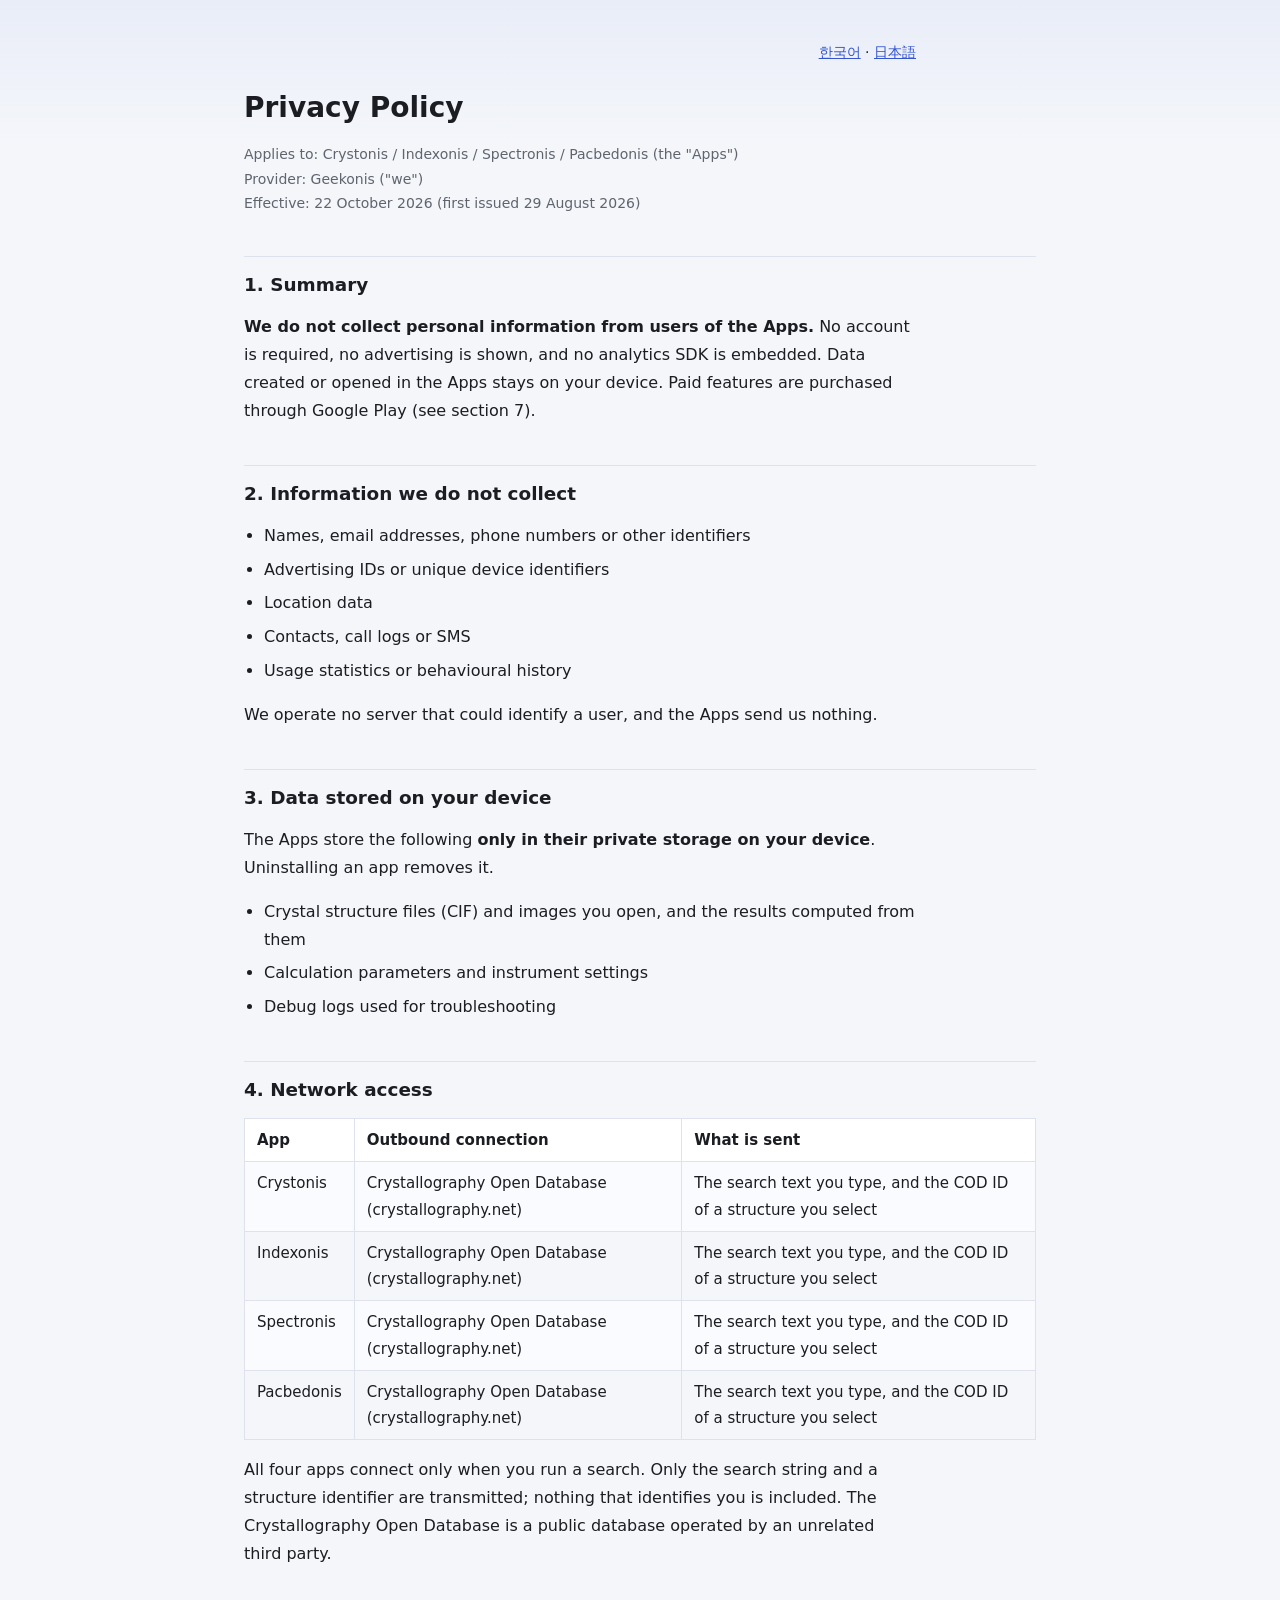
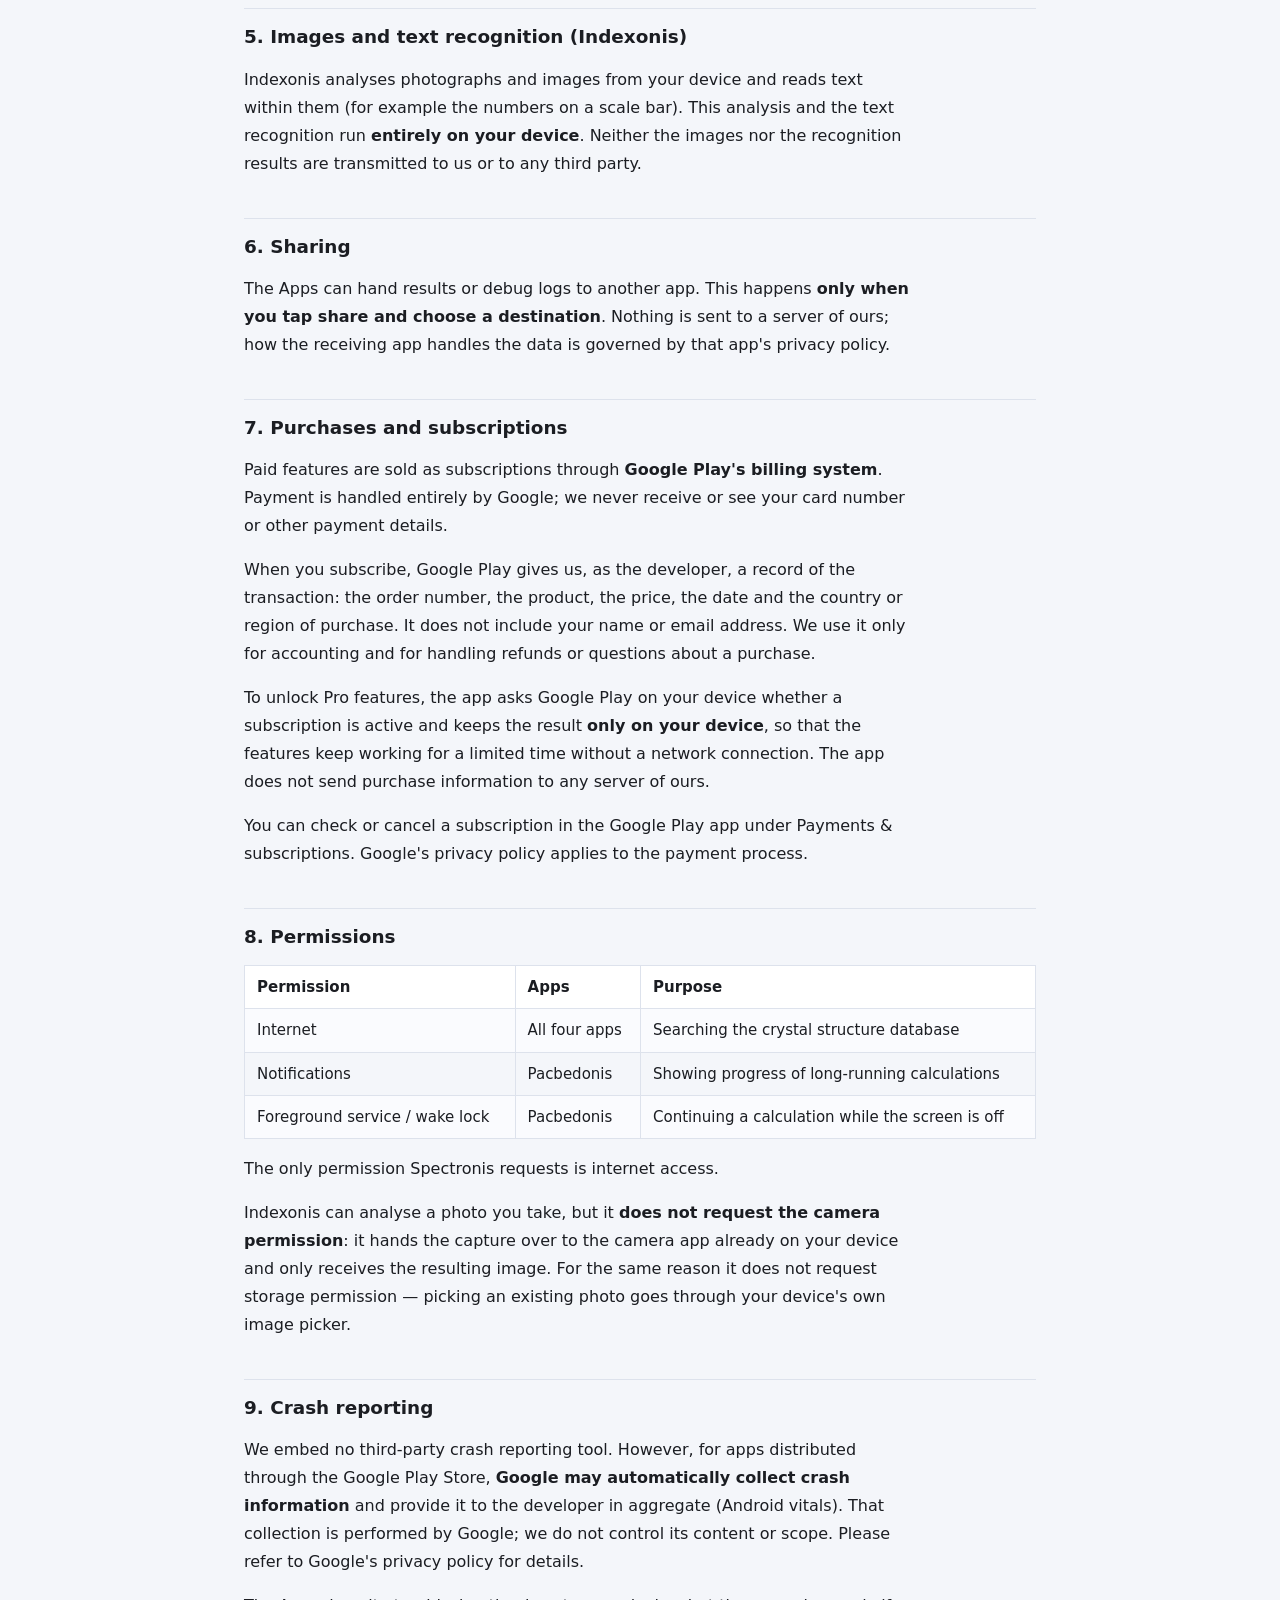
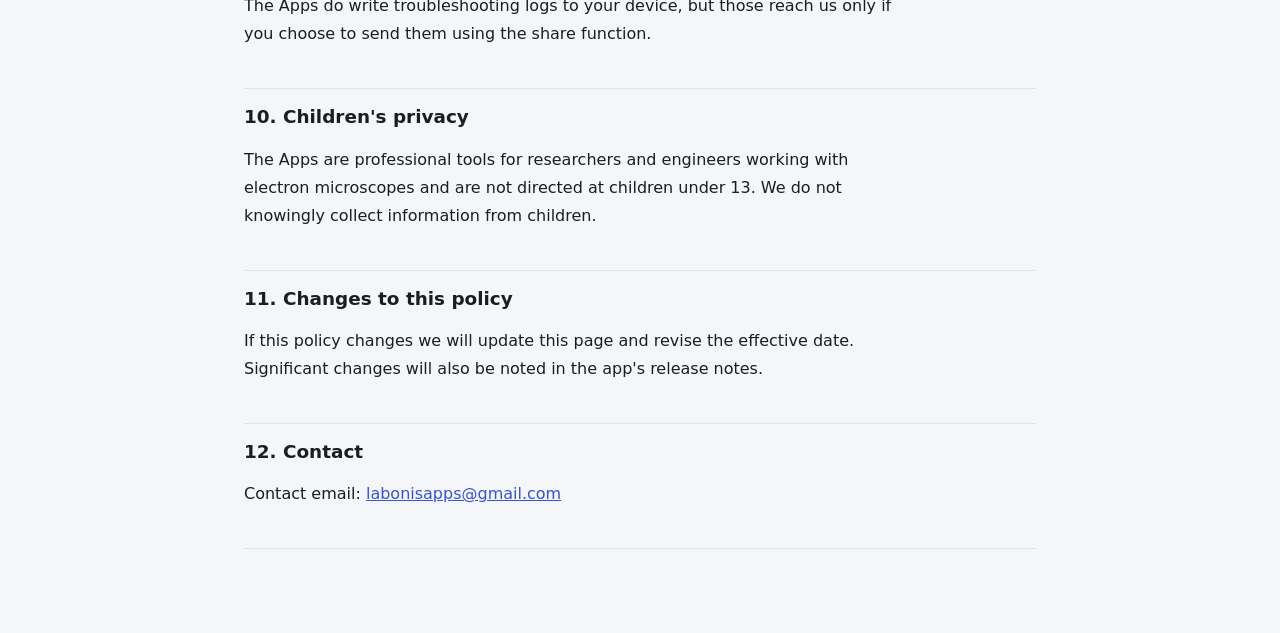
==== privacy-en.html @ 5d936c73 "4本（Indexonis / Crystonis / Spectronis / Pacbedonis）専用サイトの初版 geekonissupport.github.io から分離した。ポリシー・規約" ====
<!DOCTYPE html>
<html lang="en">
<head>
<meta charset="utf-8">
<meta name="viewport" content="width=device-width, initial-scale=1">
<title>Privacy Policy | Electron microscopy tools</title>
<link rel="stylesheet" href="style.css">
</head>
<body>
<main>

<p class="lang"><a href="privacy-ko.html" hreflang="ko">한국어</a> · <a href="privacy.html" hreflang="ja">日本語</a></p>

<h1>Privacy Policy</h1>

<p class="meta">
Applies to: Crystonis / Indexonis / Spectronis / Pacbedonis (the "Apps")<br>
Provider: Geekonis ("we")<br>
Effective: 22 October 2026 (first issued 29 August 2026)
</p>

<h2>1. Summary</h2>

<p><strong>We do not collect personal information from users of the Apps.</strong>
No account is required, no advertising is shown, and no analytics SDK is embedded.
Data created or opened in the Apps stays on your device. Paid features are purchased through
Google Play (see section 7).</p>

<h2>2. Information we do not collect</h2>

<ul>
  <li>Names, email addresses, phone numbers or other identifiers</li>
  <li>Advertising IDs or unique device identifiers</li>
  <li>Location data</li>
  <li>Contacts, call logs or SMS</li>
  <li>Usage statistics or behavioural history</li>
</ul>

<p>We operate no server that could identify a user, and the Apps send us nothing.</p>

<h2>3. Data stored on your device</h2>

<p>The Apps store the following <strong>only in their private storage on your device</strong>.
Uninstalling an app removes it.</p>

<ul>
  <li>Crystal structure files (CIF) and images you open, and the results computed from them</li>
  <li>Calculation parameters and instrument settings</li>
  <li>Debug logs used for troubleshooting</li>
</ul>

<h2>4. Network access</h2>

<table>
  <thead>
    <tr><th>App</th><th>Outbound connection</th><th>What is sent</th></tr>
  </thead>
  <tbody>
    <tr>
      <td>Crystonis</td>
      <td>Crystallography Open Database (crystallography.net)</td>
      <td>The search text you type, and the COD ID of a structure you select</td>
    </tr>
    <tr>
      <td>Indexonis</td>
      <td>Crystallography Open Database (crystallography.net)</td>
      <td>The search text you type, and the COD ID of a structure you select</td>
    </tr>
    <tr>
      <td>Spectronis</td>
      <td>Crystallography Open Database (crystallography.net)</td>
      <td>The search text you type, and the COD ID of a structure you select</td>
    </tr>
    <tr>
      <td>Pacbedonis</td>
      <td>Crystallography Open Database (crystallography.net)</td>
      <td>The search text you type, and the COD ID of a structure you select</td>
    </tr>
  </tbody>
</table>

<p>All four apps connect only when you run a search. Only the search string and a
structure identifier are transmitted; nothing that identifies you is included.
The Crystallography Open Database is a public database operated by an unrelated third party.</p>

<h2>5. Images and text recognition (Indexonis)</h2>

<p>Indexonis analyses photographs and images from your device and reads text within them
(for example the numbers on a scale bar). This analysis and the text recognition run
<strong>entirely on your device</strong>. Neither the images nor the recognition results are
transmitted to us or to any third party.</p>

<h2>6. Sharing</h2>

<p>The Apps can hand results or debug logs to another app. This happens
<strong>only when you tap share and choose a destination</strong>. Nothing is sent to a server of
ours; how the receiving app handles the data is governed by that app's privacy policy.</p>

<h2>7. Purchases and subscriptions</h2>

<p>Paid features are sold as subscriptions through <strong>Google Play's billing system</strong>.
Payment is handled entirely by Google; we never receive or see your card number or other
payment details.</p>

<p>When you subscribe, Google Play gives us, as the developer, a record of the transaction: the
order number, the product, the price, the date and the country or region of purchase. It does not
include your name or email address. We use it only for accounting and for handling refunds or
questions about a purchase.</p>

<p>To unlock Pro features, the app asks Google Play on your device whether a subscription is
active and keeps the result <strong>only on your device</strong>, so that the features keep working
for a limited time without a network connection. The app does not send purchase information to any
server of ours.</p>

<p>You can check or cancel a subscription in the Google Play app under Payments &amp;
subscriptions. Google's privacy policy applies to the payment process.</p>

<h2>8. Permissions</h2>

<table>
  <thead>
    <tr><th>Permission</th><th>Apps</th><th>Purpose</th></tr>
  </thead>
  <tbody>
    <tr><td>Internet</td><td>All four apps</td><td>Searching the crystal structure database</td></tr>
    <tr><td>Notifications</td><td>Pacbedonis</td><td>Showing progress of long-running calculations</td></tr>
    <tr><td>Foreground service / wake lock</td><td>Pacbedonis</td><td>Continuing a calculation while the screen is off</td></tr>
  </tbody>
</table>

<p>The only permission Spectronis requests is internet access.</p>

<p>Indexonis can analyse a photo you take, but it <strong>does not request the camera
permission</strong>: it hands the capture over to the camera app already on your device and only
receives the resulting image. For the same reason it does not request storage permission — picking
an existing photo goes through your device's own image picker.</p>

<h2>9. Crash reporting</h2>

<p>We embed no third-party crash reporting tool. However, for apps distributed through the
Google Play Store, <strong>Google may automatically collect crash information</strong> and provide
it to the developer in aggregate (Android vitals). That collection is performed by Google;
we do not control its content or scope. Please refer to Google's privacy policy for details.</p>

<p>The Apps do write troubleshooting logs to your device, but those reach us only if you choose
to send them using the share function.</p>

<h2>10. Children's privacy</h2>

<p>The Apps are professional tools for researchers and engineers working with electron
microscopes and are not directed at children under 13. We do not knowingly collect
information from children.</p>

<h2>11. Changes to this policy</h2>

<p>If this policy changes we will update this page and revise the effective date.
Significant changes will also be noted in the app's release notes.</p>

<h2>12. Contact</h2>

<p>Contact email: <a href="mailto:labonisapps@gmail.com">labonisapps@gmail.com</a></p>

<hr>

</main>
</body>
</html>
---- style.css ----
/* Geekonis サイト共通スタイル。
   ビルド工程を持たない素のCSS1枚。GitHub Pages に置くだけで動く状態を保つ。 */

:root {
  /* 明るい配色で固定する。2026-11-02にユーザー指示「全体的に少しバックグラウンド
     とか明るく、明るい雰囲気にしたい」。以前は prefers-color-scheme で暗い配色にも
     切り替えていたが、OSを暗くしている人には常に暗く見えていた。製品を見せる場所
     なので明るい側に揃える。暗い配色に戻すときはこのブロックを分ければよい。 */
  color-scheme: light;
  --fg: #1b1d22;
  --fg-dim: #5f646e;
  /* 2026-11-02、真っ白+淡い青の敷きは「明るすぎて目がくらくらする」と指摘された。
     地をわずかに灰青へ落とし、カード側を白にして段差で見せる。直射の白面を
     減らすのが目的なので、地を白に戻さないこと。 */
  --bg: #f4f6fa;
  --surface: #ffffff;
  --line: #dde2ec;
  --accent: #3454d1; /* Indexonis のシード色。シリーズ共通のアクセントとして使う */
  --accent-soft: #e9edf8;
}

* { box-sizing: border-box; }

body {
  margin: 0;
  background: var(--bg);
  /* 上端だけごく薄く。前は22remまで色を引いていて面積が広すぎた */
  background-image: linear-gradient(180deg, var(--accent-soft) 0, var(--bg) 9rem);
  background-repeat: no-repeat;
  color: var(--fg);
  font-family: system-ui, -apple-system, "Segoe UI", "Hiragino Sans",
               "Noto Sans JP", "Apple SD Gothic Neo", "Malgun Gothic",
               "Noto Sans KR", sans-serif;
  line-height: 1.75;
  font-size: 16px;
}

/* PCでは横をもう少し使う(2026-11-02の指摘)。ただし本文まで広げると1行が
   長くなって読みにくいので、段落・箇条書きだけ幅を抑える。見出し・表・
   手順ブロックは広い側を使う。 */
main {
  max-width: 52rem;
  margin: 0 auto;
  padding: 2.5rem 1.25rem 4rem;
}

main > p, main > ul, main > ol { max-width: 42rem; }

h1 {
  font-size: 1.75rem;
  line-height: 1.35;
  margin: 0 0 1rem;
}

h2 {
  font-size: 1.15rem;
  margin: 2.5rem 0 0.75rem;
  padding-top: 0.75rem;
  border-top: 1px solid var(--line);
}

p, ul, table { margin: 0 0 1rem; }

ul, ol { padding-left: 1.25rem; }

ol { margin: 0 0 1rem; }

li { margin-bottom: 0.35rem; }

a { color: var(--accent); }

.lang {
  text-align: right;
  font-size: 0.875rem;
  margin-bottom: 1.5rem;
}

.meta, .foot {
  color: var(--fg-dim);
  font-size: 0.875rem;
}

.todo {
  background: var(--surface);
  border-left: 3px solid var(--accent);
  padding: 0.75rem 1rem;
  border-radius: 0 6px 6px 0;
}

table {
  width: 100%;
  border-collapse: collapse;
  font-size: 0.9375rem;
}

th, td {
  border: 1px solid var(--line);
  padding: 0.5rem 0.75rem;
  text-align: left;
  vertical-align: top;
}

th { background: var(--surface); font-weight: 600; }

tbody tr:nth-child(odd) td { background: #fafbfe; }

hr { border: 0; border-top: 1px solid var(--line); margin: 2.5rem 0 1.25rem; }

.apps { list-style: none; padding: 0; }

.apps li {
  border: 1px solid var(--line);
  border-radius: 10px;
  padding: 0.875rem 1.125rem;
  margin-bottom: 0.75rem;
  background: var(--surface);
}

.apps strong { display: block; font-size: 1.0625rem; }

.apps span { color: var(--fg-dim); font-size: 0.9375rem; }

/* ---- 製品ポータル（2026-11-02 追加） --------------------------------------
   法務ページ（privacy*.html / terms*.html / scoresnap-*.html）は**根元のまま
   動かさない**。URLがPlay Consoleとアプリの「情報」画面に直書きされており、
   配布済みのビルドからのリンクが切れるため。新しいページは /apps/ 以下に足す。 */

/* トップの名前まわり。2026-11-02にユーザー指示「Geekonisのところがもう少し
   目立つといい」。字を大きくし、シリーズのアクセント色を当てる。
   製品ページのh1は従来のままにする。
   下の横棒は、最初3.25remの短い棒にしたら「中途半端」と言われた。幅を文字に
   合わせると意図が出る。そのためh1をinline-blockにして幅を文字幅に縮め、
   棒を100%にしている(ブロックのままだと段組みの幅いっぱいに伸びる)。 */
.brand { margin-bottom: 2.25rem; }

.brand h1 {
  display: inline-block; /* 幅を文字幅に縮める。下の棒を文字に合わせるため */
  font-size: clamp(2.25rem, 8vw, 3.25rem);
  line-height: 1.1;
  letter-spacing: -0.02em;
  color: var(--accent);
  margin: 0 0 0.875rem;
}

.brand h1::after {
  content: "";
  display: block;
  width: 100%;
  height: 5px;
  border-radius: 3px;
  background: var(--accent);
  margin-top: 0.6rem;
  opacity: 0.45;
}

.brand .lead {
  font-size: 1.0625rem;
  max-width: 38rem;
  margin-bottom: 0.875rem;
}

.site-nav {
  font-size: 0.875rem;
  margin-bottom: 1.5rem;
  color: var(--fg-dim);
}

/* アプリ一覧をアイコン付きのカードにする */
.apps li { display: flex; gap: 0.875rem; align-items: flex-start; }

.apps img {
  width: 48px;
  height: 48px;
  border-radius: 11px;
  flex: none;
}

.apps .body { min-width: 0; }

.apps .state {
  display: inline-block;
  font-size: 0.75rem;
  color: var(--fg-dim);
  border: 1px solid var(--line);
  border-radius: 999px;
  padding: 0 0.5rem;
  margin-left: 0.4rem;
  vertical-align: 0.1em;
}

.hero {
  width: 100%;
  height: auto;
  border-radius: 10px;
  border: 1px solid var(--line);
  margin-bottom: 1.5rem;
}

/* 手順の説明。画面1枚ごとに何をするかを添える。
   2026-11-02にユーザー指示「スクリーンショットを固定して個別にステップの説明を
   するようにしてGoogle Playよりも丁寧な感じに」。横スクロールの並びだと
   ストアと同じで、どの画面で何をするのかが伝わらなかった。 */
.step {
  display: flex;
  gap: 1.5rem;
  align-items: flex-start;
  margin: 0 0 2.25rem;
}

.step img {
  width: 186px;
  height: auto;
  flex: none;
  border-radius: 10px;
  border: 1px solid var(--line);
  box-shadow: 0 2px 10px rgba(30, 40, 80, 0.07);
}

.step .text { min-width: 0; }

/* 左右交互に置く。どちらに画像があるかで区切りが付き、縦に長い並びでも
   どこを読んでいるか見失いにくい(2026-11-02にユーザー提案)。
   兄弟にh2やpが混ざるのでnth-childでは狙えない。HTML側でaltを付ける。 */
.step.alt { flex-direction: row-reverse; }

/* 1つの手順で3枚並べたいとき(Pacbedonisの厚みシリーズ)。flexの子として扱う */
.trio { display: flex; gap: 0.5rem; flex: none; }

/* `.step img` と詳細度が並ぶと、後に書いたほうが勝ってしまう。
   3枚並べの画像は必ずこちらを使わせたいので `.step .trio img` で一段上げる
   (2026-11-02、モバイルで3枚が62%ずつになり186%幅で横にはみ出した)。 */
.step .trio img {
  width: 118px;
  height: auto;
  border-radius: 8px;
  border: 1px solid var(--line);
  box-shadow: 0 2px 10px rgba(30, 40, 80, 0.07);
}

/* 狭い画面では3枚で画面幅を分け合う。29vw固定にしていたら、3枚ぶんと隙間の
   合計が本文幅を超えて右がはみ出していた(2026-11-02に実機で指摘)。
   割り算で出せば器の幅を超えない。 */
@media (max-width: 40rem) {
  .trio { align-self: center; width: 100%; }
  .step .trio img { width: calc((100% - 1rem) / 3); max-width: none; }
}

.step h3 {
  font-size: 1.0625rem;
  margin: 0 0 0.5rem;
  line-height: 1.4;
}

.step .n {
  display: inline-flex;
  align-items: center;
  justify-content: center;
  width: 1.6rem;
  height: 1.6rem;
  margin-right: 0.5rem;
  border-radius: 50%;
  background: var(--accent);
  color: #fff;
  font-size: 0.8125rem;
  font-weight: 700;
  vertical-align: 0.1em;
}

.step p { margin-bottom: 0.6rem; }

.step p:last-child { margin-bottom: 0; }

/* 狭い画面では画像を上に積む。
   `.step.alt { flex-direction: row-reverse }` は詳細度(2,0)で、ここの
   `.step`(1,0)より強い。メディアクエリは詳細度を上げないので、altを明示
   しないと偶数番の手順だけ横並びのまま残る(2026-11-02に実機で発覚。
   厚みシリーズが横に並び、文字が細い柱になっていた)。 */
@media (max-width: 40rem) {
  .step,
  .step.alt { flex-direction: column; gap: 0.875rem; }
  .step img { width: 62%; max-width: 220px; align-self: center; }
}

.buy {
  display: inline-block;
  background: var(--accent);
  color: var(--bg);
  text-decoration: none;
  font-weight: 600;
  border-radius: 8px;
  padding: 0.6rem 1.25rem;
  margin: 0 0.5rem 0.5rem 0;
}

.buy.secondary {
  background: transparent;
  color: var(--accent);
  border: 1px solid var(--accent);
}

.plans th:first-child { width: 40%; }
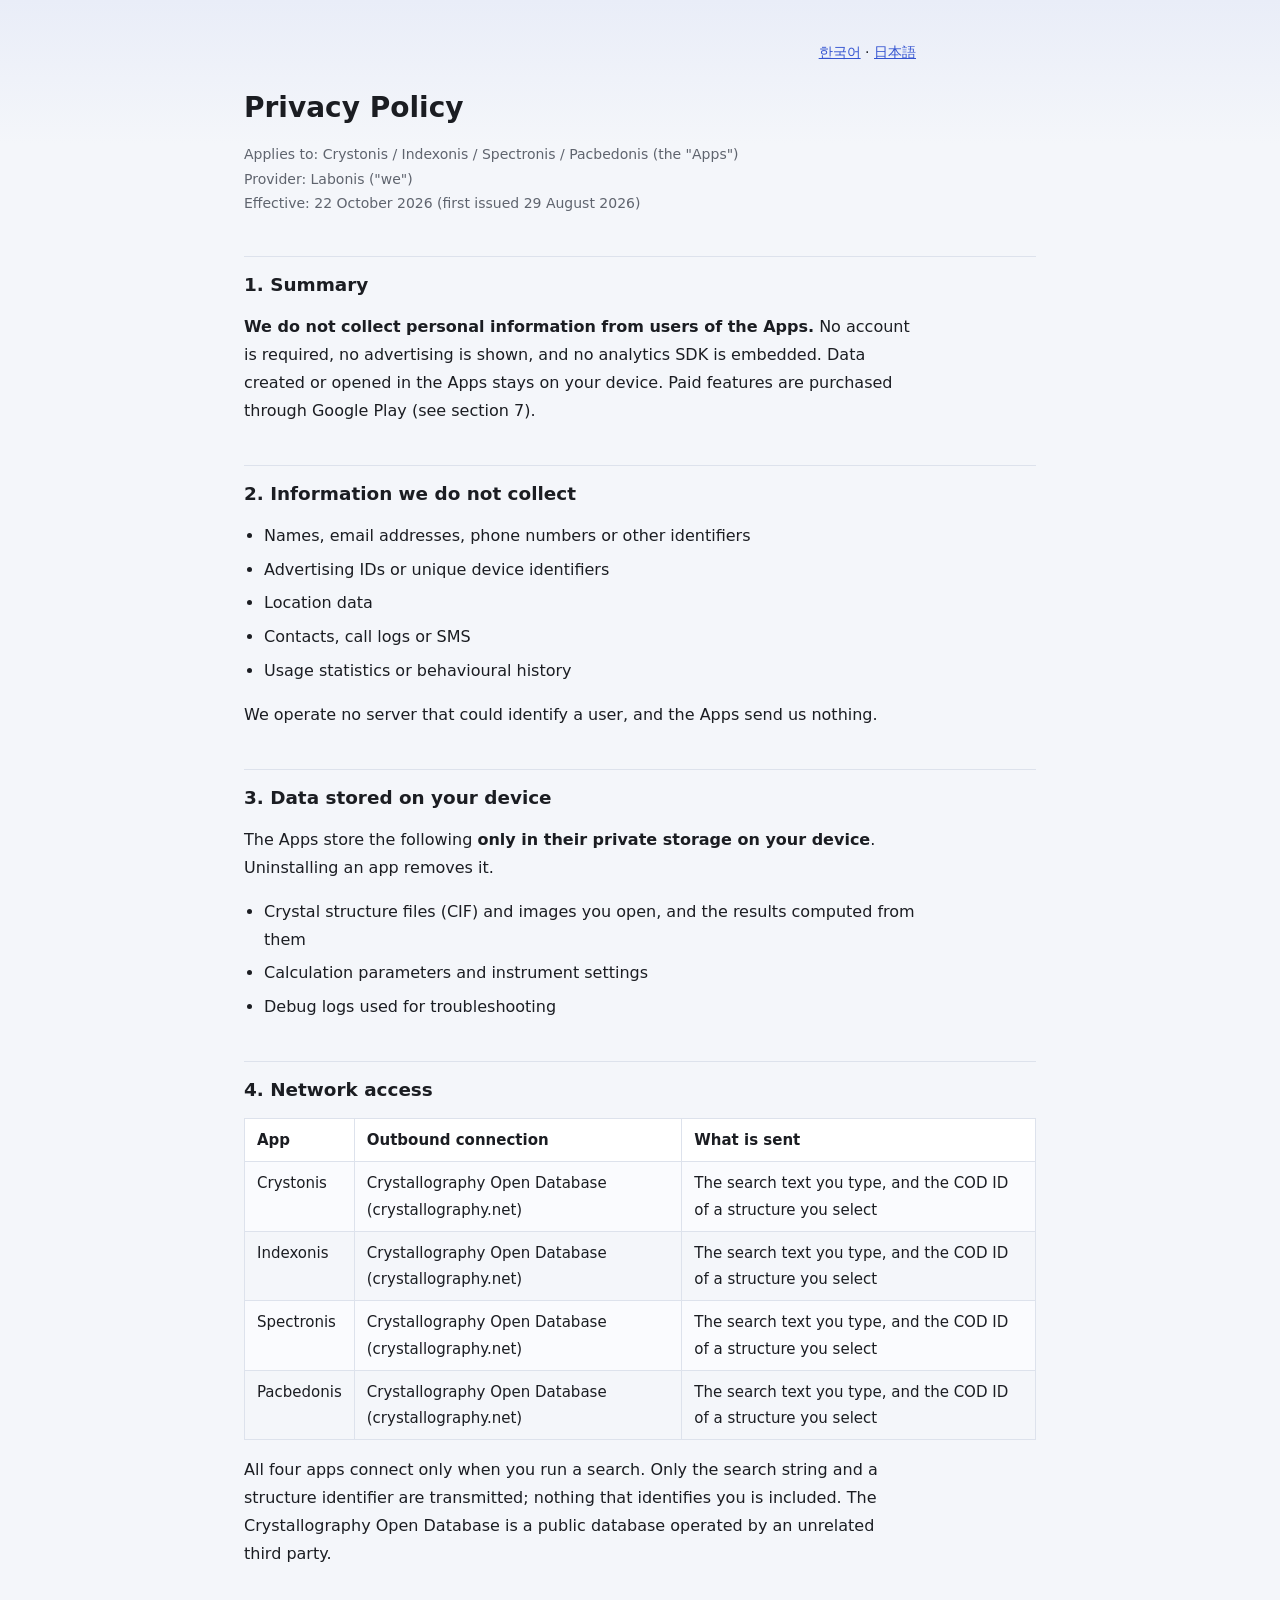
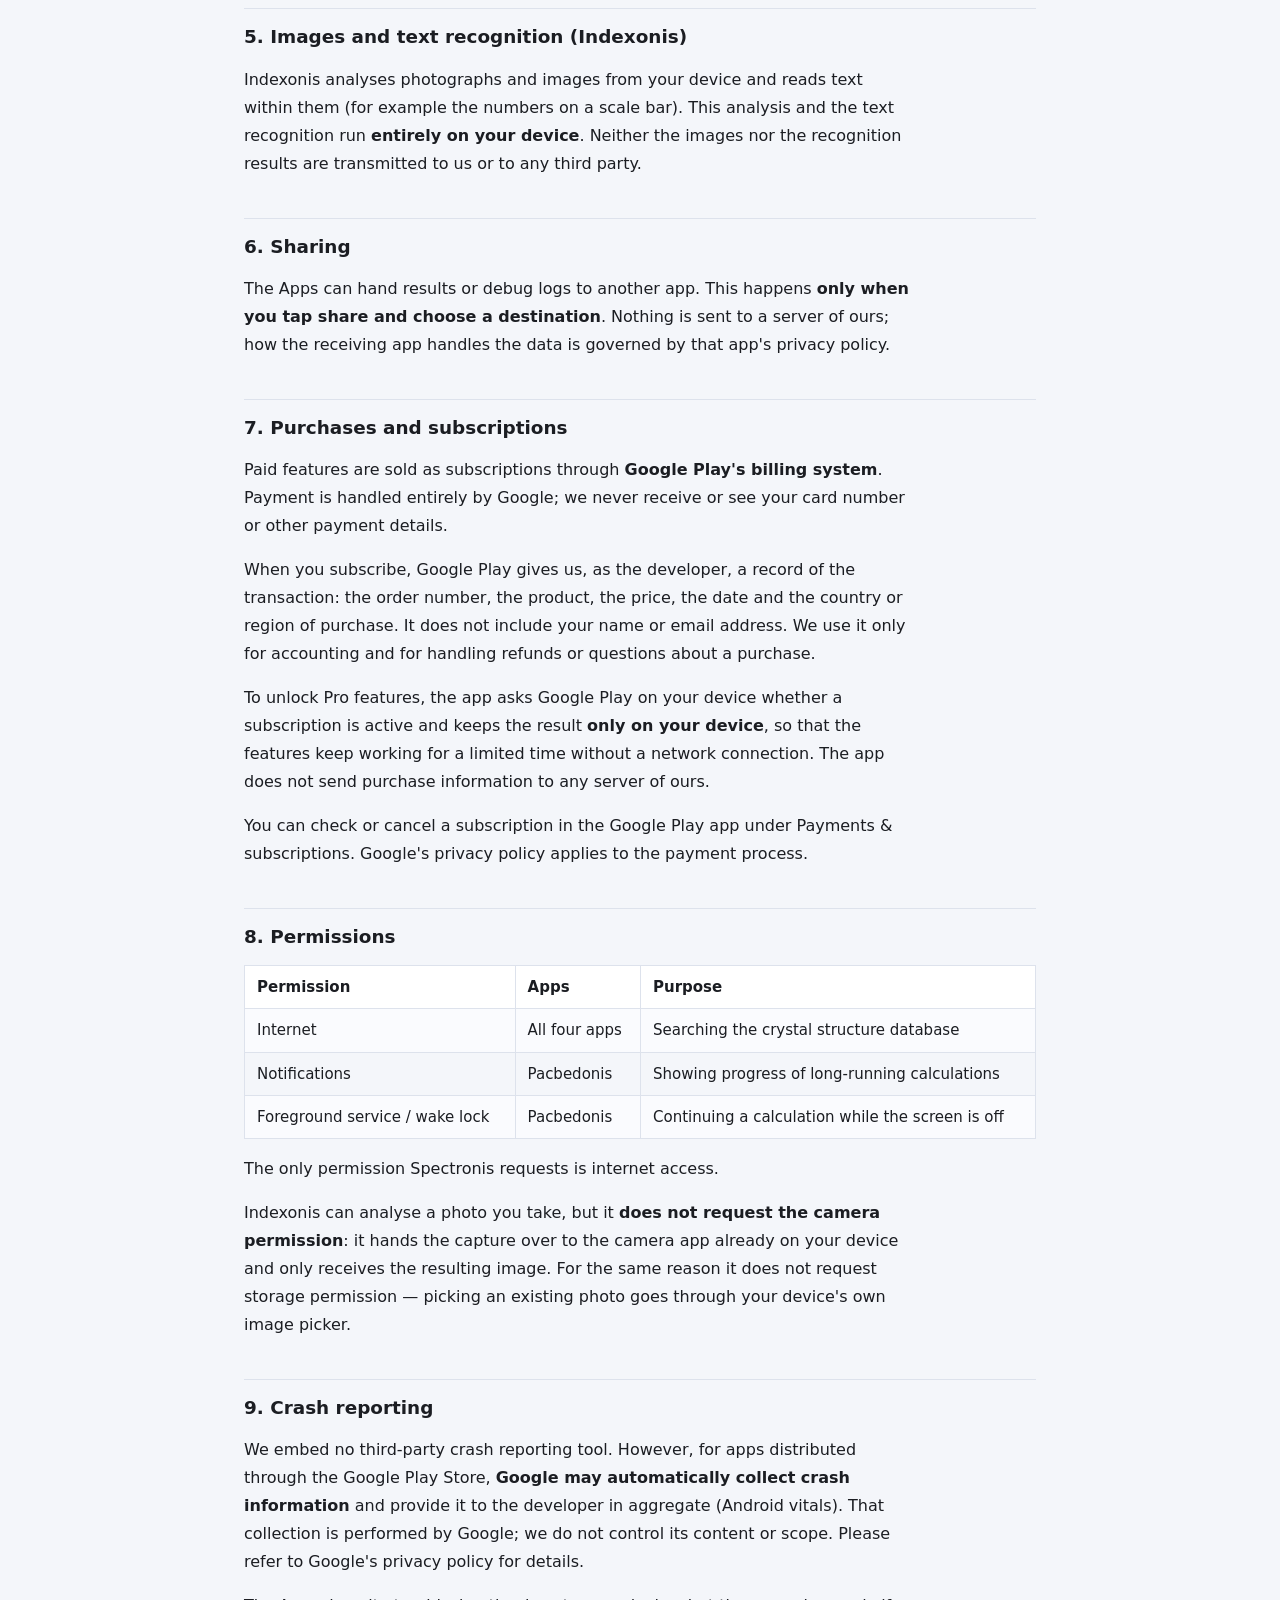
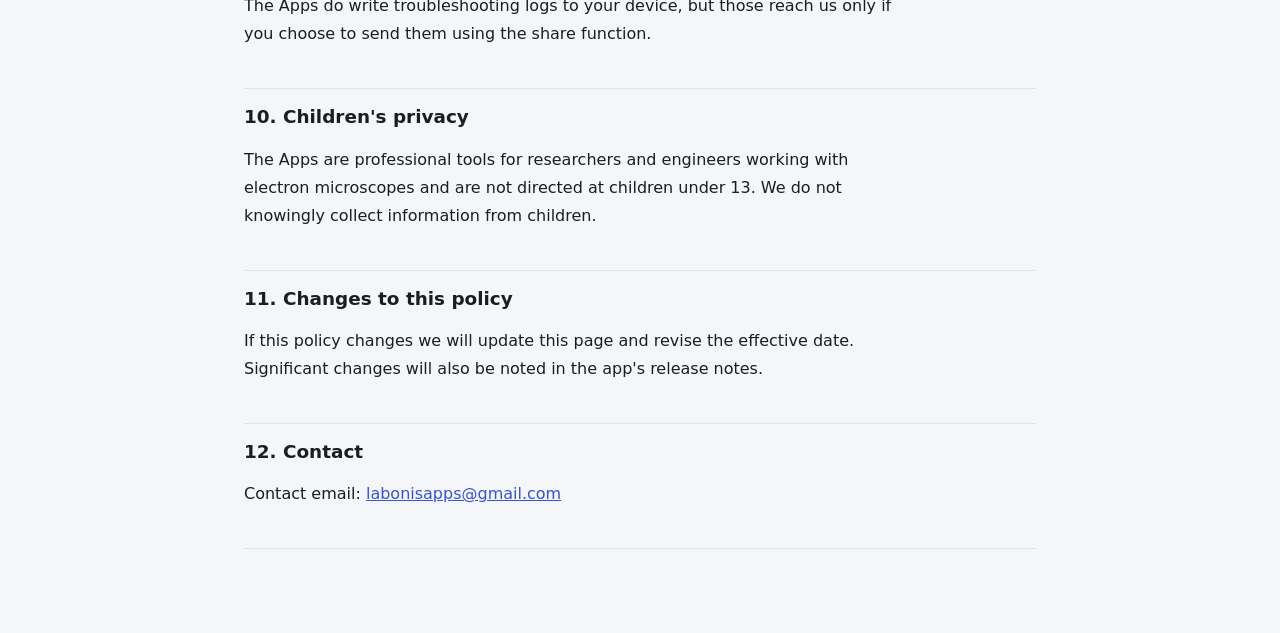
==== commit 0fb54351: "ポリシーと規約の提供者名を Labonis にした アプリ側のライセンス表示と揃える。配信元と開発元は別概念なので、 ストア側の表記と食い違わない。日英韓の6枚すべて。  Co-Authored-By" ====
--- a/privacy-en.html
+++ b/privacy-en.html
@@ -15,7 +15,7 @@
 
 <p class="meta">
 Applies to: Crystonis / Indexonis / Spectronis / Pacbedonis (the "Apps")<br>
-Provider: Geekonis ("we")<br>
+Provider: Labonis ("we")<br>
 Effective: 22 October 2026 (first issued 29 August 2026)
 </p>
 
